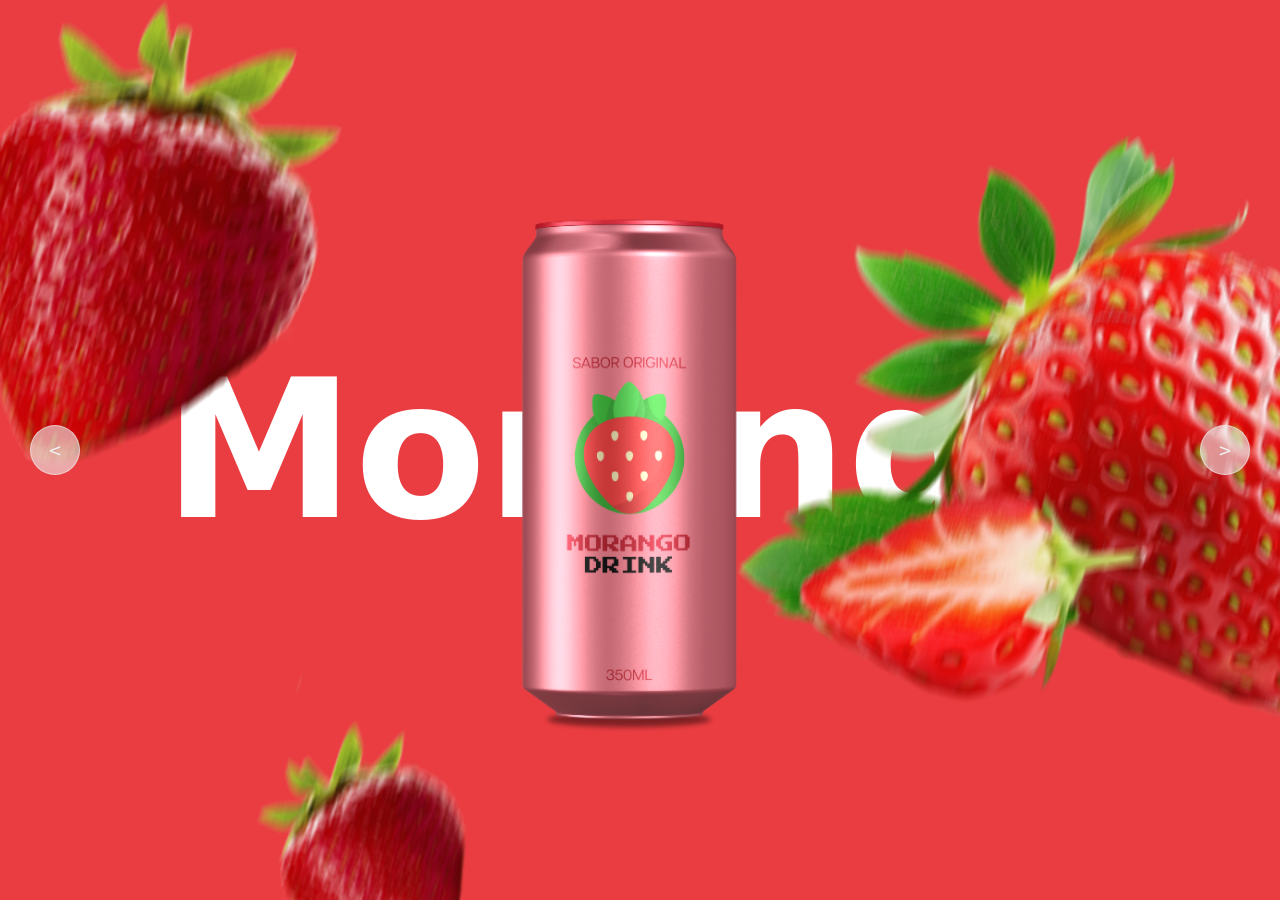
==== refrigerante/index.html @ c19a0c6b "Add files via upload" ====
<!DOCTYPE html>
<html lang="pt-br">
<head>
    <meta charset="UTF-8">
    <meta name="viewport" content="width=device-width, initial-scale=1.0">
    <link rel="stylesheet" href="styles.css">
    <title>Refrigerantes</title>
</head>
<body>
    <main>
        <div class="item active" style="--background: #EA3D41">
            <div class="title">Morango</div>
            <img src="./imagens/Morango-refrigerante-foregroundBlur.png" class="fruit">
            <img src="./imagens/Morango-refrigerante.png" class="refri">
        </div>

<div class="item" style="--background: #2D5643">
            <div class="title">Abacate</div>
            <img src="./imagens/Abacate-refrigerante-foregroundBlur.png" class="fruit">
            <img src="./imagens/Abacate-refrigerante.png" class="refri">
            </div>

            <div class="item" style="--background: #E7A043">
            <div class="title">Laranja</div>
            <img src="./imagens/Laranja-refrigerante-foregroundBlur.png" class="fruit">
            <img src="./imagens/Laranja-refrigerante.png" class="refri">
            </div>

            <div class="arrow">
                <button id="prev"> < </button>
                <button id="next"> > </button>
            </div>

    </main>
</body>
<script src="./scripts.js"> </script>
</html>
---- refrigerante/styles.css ----
.item{
    display: none;
    width: 100%;
    height: 100%;
    position: absolute;
    top: 0;
    left: 0;
    overflow: hidden;
    background-color: var(--background);
}

.item.active{
    display: block;
}


.item .title {
    font-size: 12rem;
    color: #fff;
    font-family: system-ui, -apple-system, BlinkMacSystemFont, 'Segoe UI', Roboto, Oxygen, Ubuntu, Cantarell, 'Open Sans', 'Helvetica Neue', sans-serif;
    font-weight: bold;
    text-align: center;

    position: absolute;
    left: 50%;
    top: 50%;
    transform: translate(-50%, -50%);
}

.item .fruit{

    width: 200%;
    position: absolute;
    top: 0;
    z-index: 3;
  position: absolute;
    left: 50%;
    top: 50%;
    transform: translate(-50%, -50%);

}

.item .refri {
    z-index: 2;
    width: 600px;
    position: absolute;

    position: absolute;
    left: 50%;
    top: 50%;
    transform: translate(-50%, -50%);
}

#prev, #next {
    position: absolute;
    top: 50%;
    transform: translateY(-50%);
    width: 50px;
    height: 50px;
    background-color: #eee9;
    border: 1px solid #eee9;
    color: #eee;
    font-size: x-large;
    font-family: monospace;
    cursor: pointer;
    z-index: 4;
    border-radius: 50%;
}

#prev{
    left: 30px;
}

#next{
    right: 30px;
}

@keyframes toActive {
    from {
        top: 100%;
        opacity: 0;
    }
}

.item.active img.fruit {
    animation: toActive 0.5s ease-in-out 1;
}
.item.active img.title {
    animation: toActive 0.5s ease-in-out 1;
}
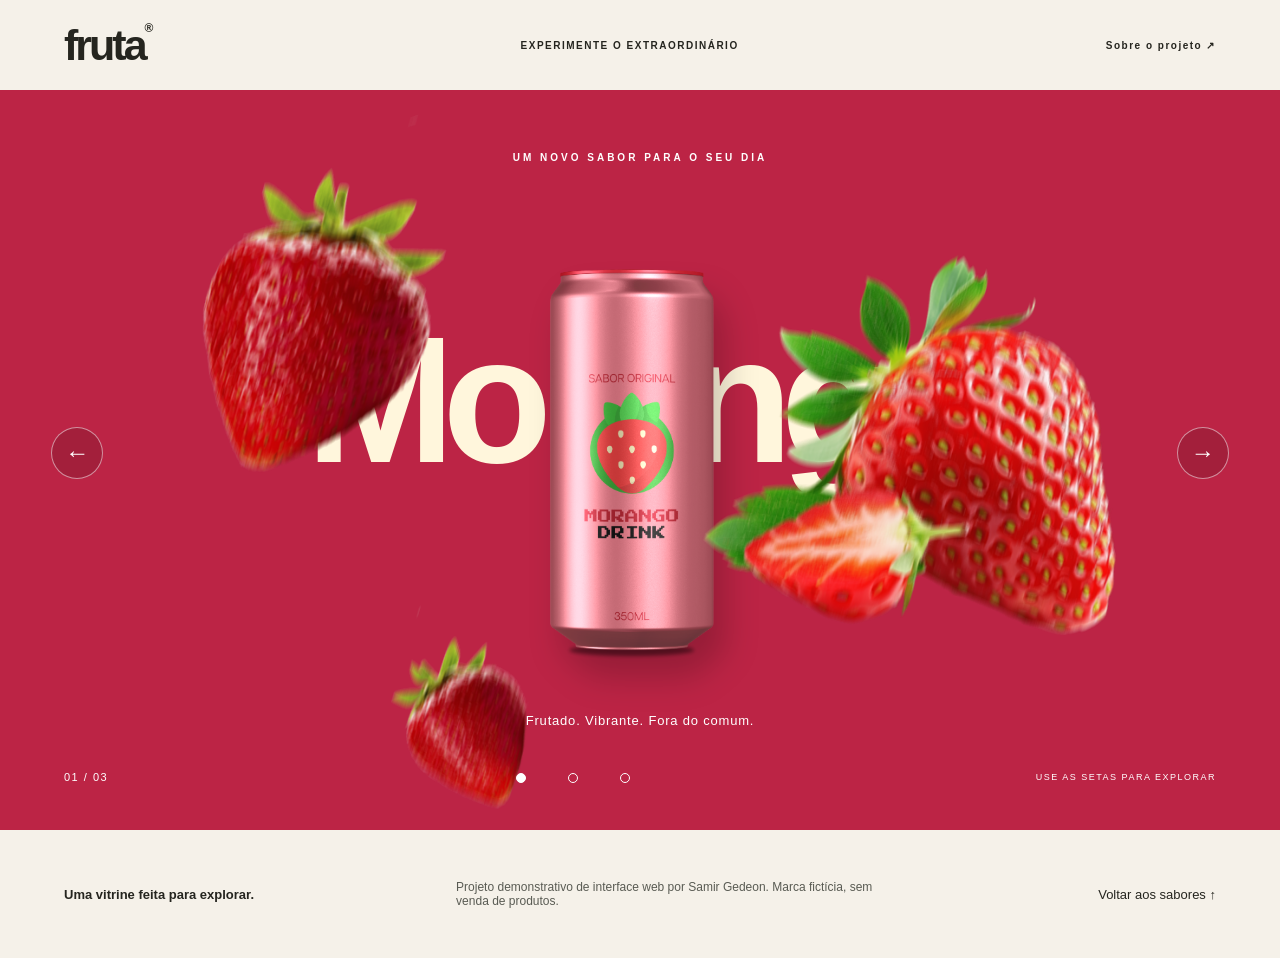
==== commit 4012916a: "Prepara demonstração para portfólio e adiciona verificações automatizadas" ====
--- a/refrigerante/index.html
+++ b/refrigerante/index.html
@@ -1,37 +1,9 @@
-<!DOCTYPE html>
-<html lang="pt-br">
-<head>
-    <meta charset="UTF-8">
-    <meta name="viewport" content="width=device-width, initial-scale=1.0">
-    <link rel="stylesheet" href="styles.css">
-    <title>Refrigerantes</title>
-</head>
-<body>
-    <main>
-        <div class="item active" style="--background: #EA3D41">
-            <div class="title">Morango</div>
-            <img src="./imagens/Morango-refrigerante-foregroundBlur.png" class="fruit">
-            <img src="./imagens/Morango-refrigerante.png" class="refri">
-        </div>
-
-<div class="item" style="--background: #2D5643">
-            <div class="title">Abacate</div>
-            <img src="./imagens/Abacate-refrigerante-foregroundBlur.png" class="fruit">
-            <img src="./imagens/Abacate-refrigerante.png" class="refri">
-            </div>
-
-            <div class="item" style="--background: #E7A043">
-            <div class="title">Laranja</div>
-            <img src="./imagens/Laranja-refrigerante-foregroundBlur.png" class="fruit">
-            <img src="./imagens/Laranja-refrigerante.png" class="refri">
-            </div>
-
-            <div class="arrow">
-                <button id="prev"> < </button>
-                <button id="next"> > </button>
-            </div>
-
-    </main>
-</body>
-<script src="./scripts.js"> </script>
-</html>+<!doctype html>
+<html lang="pt-BR"><head><meta charset="utf-8"><meta name="viewport" content="width=device-width,initial-scale=1"><meta name="description" content="Vitrine demonstrativa de refrigerantes com carrossel acessível e layout adaptado ao celular."><title>Fruta — Sabores em movimento</title><link rel="stylesheet" href="styles.css"><script src="scripts.js" defer></script></head>
+<body><header><a class="brand" href="#produtos">fruta<span>®</span></a><span class="edition">EXPERIMENTE O EXTRAORDINÁRIO</span><a class="about-link" href="#sobre">Sobre o projeto ↗</a></header>
+<main id="produtos" aria-label="Vitrine de sabores" aria-roledescription="carrossel" tabindex="0">
+<div class="item active" style="--background:#bc2445" role="group" aria-roledescription="slide" aria-label="1 de 3: Morango"><p class="kicker">UM NOVO SABOR PARA O SEU DIA</p><h1 class="title">Morango</h1><img src="imagens/Morango-refrigerante-foregroundBlur.png" class="fruit" alt="" aria-hidden="true"><img src="imagens/Morango-refrigerante.png" class="refri" alt="Lata de refrigerante sabor morango"><p class="flavor">Frutado. Vibrante. Fora do comum.</p></div>
+<div class="item" style="--background:#254d3a" role="group" aria-roledescription="slide" aria-label="2 de 3: Abacate" hidden><p class="kicker">UMA COMBINAÇÃO QUE SURPREENDE</p><h1 class="title">Abacate</h1><img src="imagens/Abacate-refrigerante-foregroundBlur.png" class="fruit" alt="" aria-hidden="true"><img src="imagens/Abacate-refrigerante.png" class="refri" alt="Lata de refrigerante sabor abacate"><p class="flavor">Original em cada detalhe.</p></div>
+<div class="item" style="--background:#9a4b13" role="group" aria-roledescription="slide" aria-label="3 de 3: Laranja" hidden><p class="kicker">O CLÁSSICO COM UMA NOVA ENERGIA</p><h1 class="title">Laranja</h1><img src="imagens/Laranja-refrigerante-foregroundBlur.png" class="fruit" alt="" aria-hidden="true"><img src="imagens/Laranja-refrigerante.png" class="refri" alt="Lata de refrigerante sabor laranja"><p class="flavor">Cítrico. Leve. Cheio de personalidade.</p></div>
+<button id="prev" class="arrow" aria-label="Sabor anterior">←</button><button id="next" class="arrow" aria-label="Próximo sabor">→</button><div class="controls"><span id="counter" aria-hidden="true">01 / 03</span><div class="dots" aria-label="Escolher sabor"><button aria-label="Mostrar Morango" aria-current="true" data-slide="0"></button><button aria-label="Mostrar Abacate" aria-current="false" data-slide="1"></button><button aria-label="Mostrar Laranja" aria-current="false" data-slide="2"></button></div><span class="hint">USE AS SETAS PARA EXPLORAR</span></div><p id="slide-status" class="sr-only" role="status" aria-live="polite">Sabor Morango, 1 de 3</p></main>
+<footer id="sobre"><b>Uma vitrine feita para explorar.</b><p>Projeto demonstrativo de interface web por Samir Gedeon. Marca fictícia, sem venda de produtos.</p><a href="#produtos">Voltar aos sabores ↑</a></footer></body></html>
--- a/refrigerante/styles.css
+++ b/refrigerante/styles.css
@@ -1,90 +1 @@
-.item{
-    display: none;
-    width: 100%;
-    height: 100%;
-    position: absolute;
-    top: 0;
-    left: 0;
-    overflow: hidden;
-    background-color: var(--background);
-}
-
-.item.active{
-    display: block;
-}
-
-
-.item .title {
-    font-size: 12rem;
-    color: #fff;
-    font-family: system-ui, -apple-system, BlinkMacSystemFont, 'Segoe UI', Roboto, Oxygen, Ubuntu, Cantarell, 'Open Sans', 'Helvetica Neue', sans-serif;
-    font-weight: bold;
-    text-align: center;
-
-    position: absolute;
-    left: 50%;
-    top: 50%;
-    transform: translate(-50%, -50%);
-}
-
-.item .fruit{
-
-    width: 200%;
-    position: absolute;
-    top: 0;
-    z-index: 3;
-  position: absolute;
-    left: 50%;
-    top: 50%;
-    transform: translate(-50%, -50%);
-
-}
-
-.item .refri {
-    z-index: 2;
-    width: 600px;
-    position: absolute;
-
-    position: absolute;
-    left: 50%;
-    top: 50%;
-    transform: translate(-50%, -50%);
-}
-
-#prev, #next {
-    position: absolute;
-    top: 50%;
-    transform: translateY(-50%);
-    width: 50px;
-    height: 50px;
-    background-color: #eee9;
-    border: 1px solid #eee9;
-    color: #eee;
-    font-size: x-large;
-    font-family: monospace;
-    cursor: pointer;
-    z-index: 4;
-    border-radius: 50%;
-}
-
-#prev{
-    left: 30px;
-}
-
-#next{
-    right: 30px;
-}
-
-@keyframes toActive {
-    from {
-        top: 100%;
-        opacity: 0;
-    }
-}
-
-.item.active img.fruit {
-    animation: toActive 0.5s ease-in-out 1;
-}
-.item.active img.title {
-    animation: toActive 0.5s ease-in-out 1;
-}+*{box-sizing:border-box}html{scroll-behavior:smooth}body{margin:0;font-family:Arial,Helvetica,sans-serif;background:#f5f1e9;color:#25251f}a{color:inherit;text-decoration:none}header{height:90px;display:flex;align-items:center;justify-content:space-between;gap:20px;padding:0 5vw;background:#f5f1e9}.brand{font-size:43px;font-weight:900;letter-spacing:-3px}.brand span{font-size:12px;vertical-align:top;letter-spacing:0}.edition,.about-link{font-size:10px;font-weight:700;letter-spacing:1.5px}main{position:relative;height:min(740px,calc(100svh - 90px));min-height:520px;overflow:hidden;color:white}.item{position:absolute;inset:0;overflow:hidden;background:var(--background)}.item[hidden]{display:none}.kicker{position:absolute;top:7%;width:100%;text-align:center;font-size:10px;font-weight:700;letter-spacing:3px;z-index:3}.title{position:absolute;top:42%;left:50%;transform:translate(-50%,-50%);font-size:clamp(56px,14vw,195px);letter-spacing:-.07em;line-height:1;margin:0;white-space:nowrap;font-weight:900;color:#fff6dc}.refri{position:absolute;left:50%;top:48%;transform:translate(-50%,-50%);width:min(600px,88vw);max-height:78%;object-fit:contain;z-index:2;filter:drop-shadow(12px 25px 16px #0003)}.fruit{position:absolute;left:50%;top:50%;transform:translate(-50%,-50%);width:130%;height:120%;object-fit:cover;z-index:3;pointer-events:none}.flavor{position:absolute;bottom:12%;left:15%;right:15%;text-align:center;z-index:4;font-size:13px;letter-spacing:.8px}.arrow{position:absolute;top:49%;transform:translateY(-50%);border:1px solid #ffffff80;background:#0002;color:#fff;width:52px;height:52px;border-radius:50%;font-size:24px;cursor:pointer;z-index:5}.arrow:hover{background:#fff3}#prev{left:4vw}#next{right:4vw}.controls{position:absolute;bottom:5%;left:5%;right:5%;display:flex;align-items:center;justify-content:space-between;gap:15px;z-index:5;font-size:11px;letter-spacing:1.5px}.dots{display:flex;gap:8px}.dots button{width:44px;height:32px;border:0;background:transparent;position:relative;cursor:pointer}.dots button:after{content:'';position:absolute;width:8px;height:8px;left:18px;top:12px;border:1px solid white;border-radius:50%}.dots button[aria-current=true]:after{background:white}.hint{font-size:9px}button:focus-visible,a:focus-visible,main:focus-visible{outline:3px solid #ffe565;outline-offset:5px}footer{padding:38px 5vw;display:flex;justify-content:space-between;align-items:center;gap:30px;font-size:13px}footer p{font-size:12px;max-width:440px;color:#595b53}footer a{white-space:nowrap}.sr-only{position:absolute;width:1px;height:1px;overflow:hidden;clip:rect(0,0,0,0)}.active .refri{animation:reveal .45s ease-out}.active .fruit{animation:reveal .55s ease-out}@keyframes reveal{from{opacity:0;translate:0 30px}to{opacity:1;translate:0 0}}@media(max-width:600px){header{height:75px}.brand{font-size:35px}.edition{display:none}main{height:calc(88svh - 75px);min-height:490px}.title{font-size:16vw;top:35%}.refri{width:100vw;top:47%}.fruit{width:190%}.kicker{font-size:8px;letter-spacing:1.5px;top:7%}.arrow{width:44px;height:44px;font-size:21px;top:52%}.flavor{bottom:14%;font-size:11px}.hint{display:none}.controls{bottom:5%}footer{display:block}footer b{font-size:15px}footer p{margin:12px 0 20px}}@media(prefers-reduced-motion:reduce){html{scroll-behavior:auto}*{animation:none!important}}
